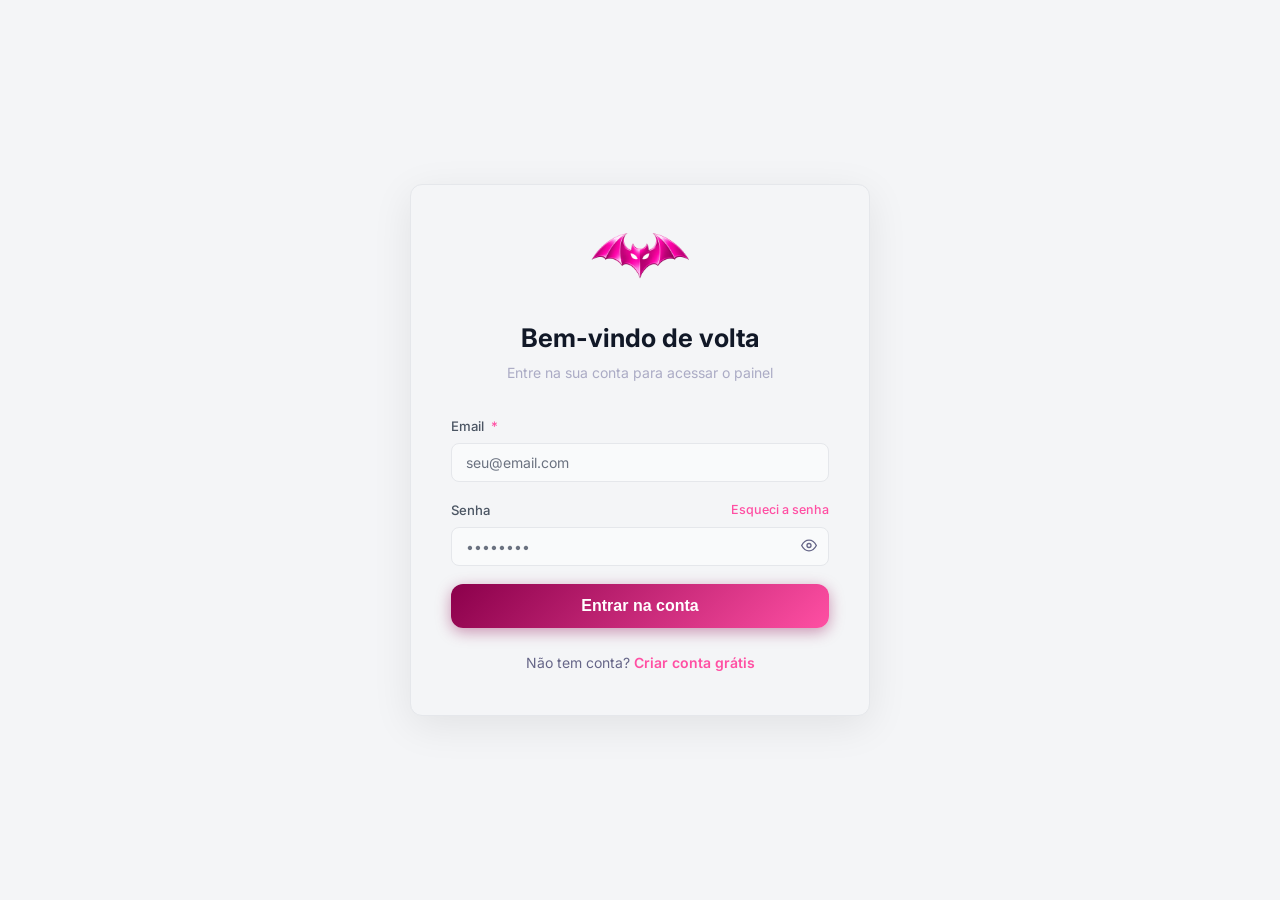
==== index.html @ 9f4d67c5 "upload app" ====
﻿<!DOCTYPE html>
<html lang="pt-BR">

<head>
    <meta charset="UTF-8" />
    <meta name="viewport" content="width=device-width, initial-scale=1.0" />
    <title>BatCheckout</title>
    <link rel="icon" type="image/png" href="./assets/logo.png" />
    <link rel="manifest" href="./manifest.json" />
    <link rel="apple-touch-icon" href="./assets/logo.png" />
    <script>
        // Redirect to login or dashboard
        const session = localStorage.getItem('batCheckout_session');
        if (session) {
            window.location.href = './pages/dashboard.html';
        } else {
            window.location.href = './pages/login.html';
        }
    </script>
</head>

<body></body>

</html>
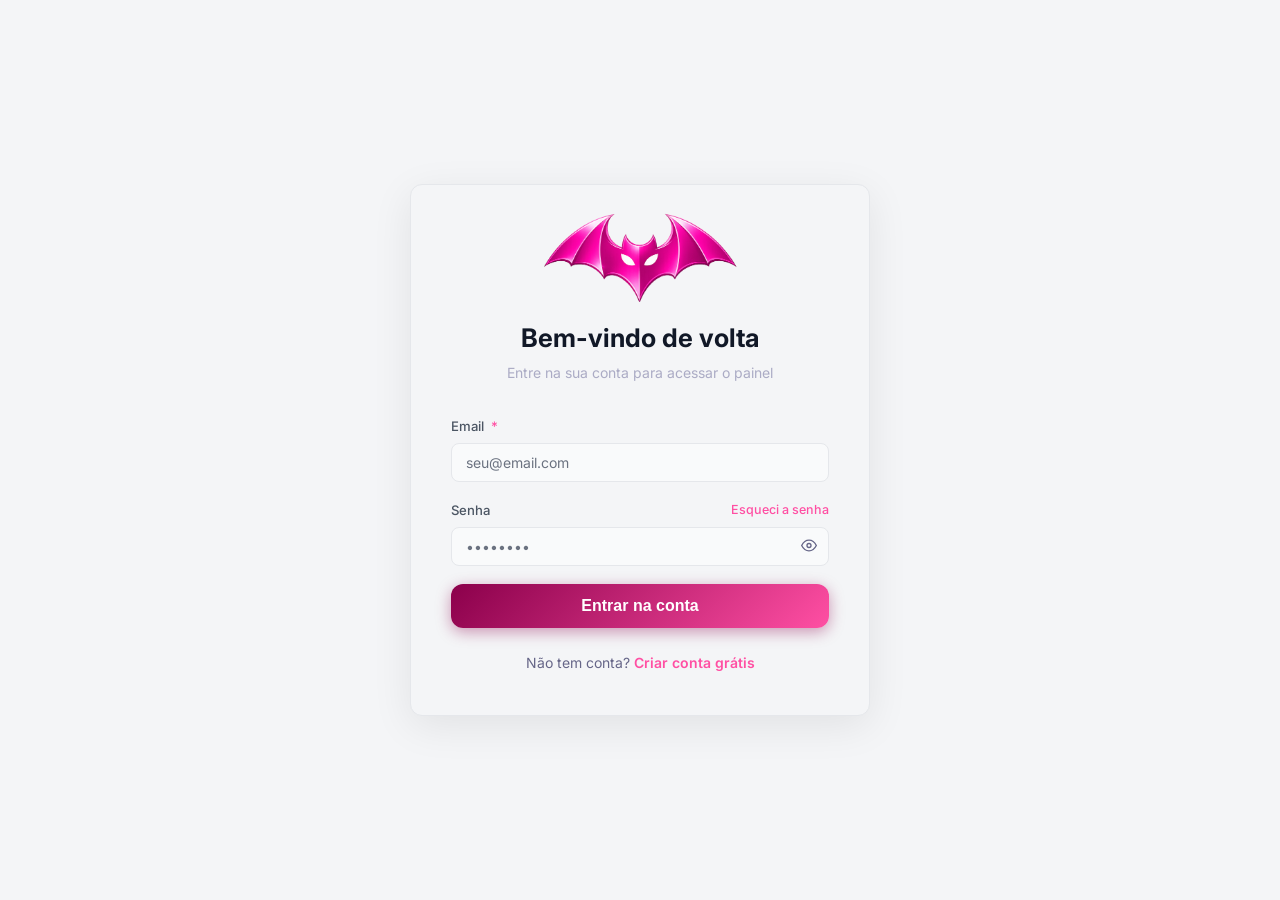
==== commit cd545f1f: "upload app" ====
--- a/index.html
+++ b/index.html
@@ -7,7 +7,10 @@
     <title>BatCheckout</title>
     <link rel="icon" type="image/png" href="./assets/logo.png" />
     <link rel="manifest" href="./manifest.json" />
-    <link rel="apple-touch-icon" href="./assets/logo.png" />
+    <link href="https://fonts.googleapis.com/css2?family=Inter:wght@400;500;600;700;800&display=swap"
+        rel="stylesheet" />
+    <link rel="icon" type="image/png" href="favicon.png" />
+    <link rel="apple-touch-icon" href="assets/logo.png" />
     <script>
         // Redirect to login or dashboard
         const session = localStorage.getItem('batCheckout_session');
